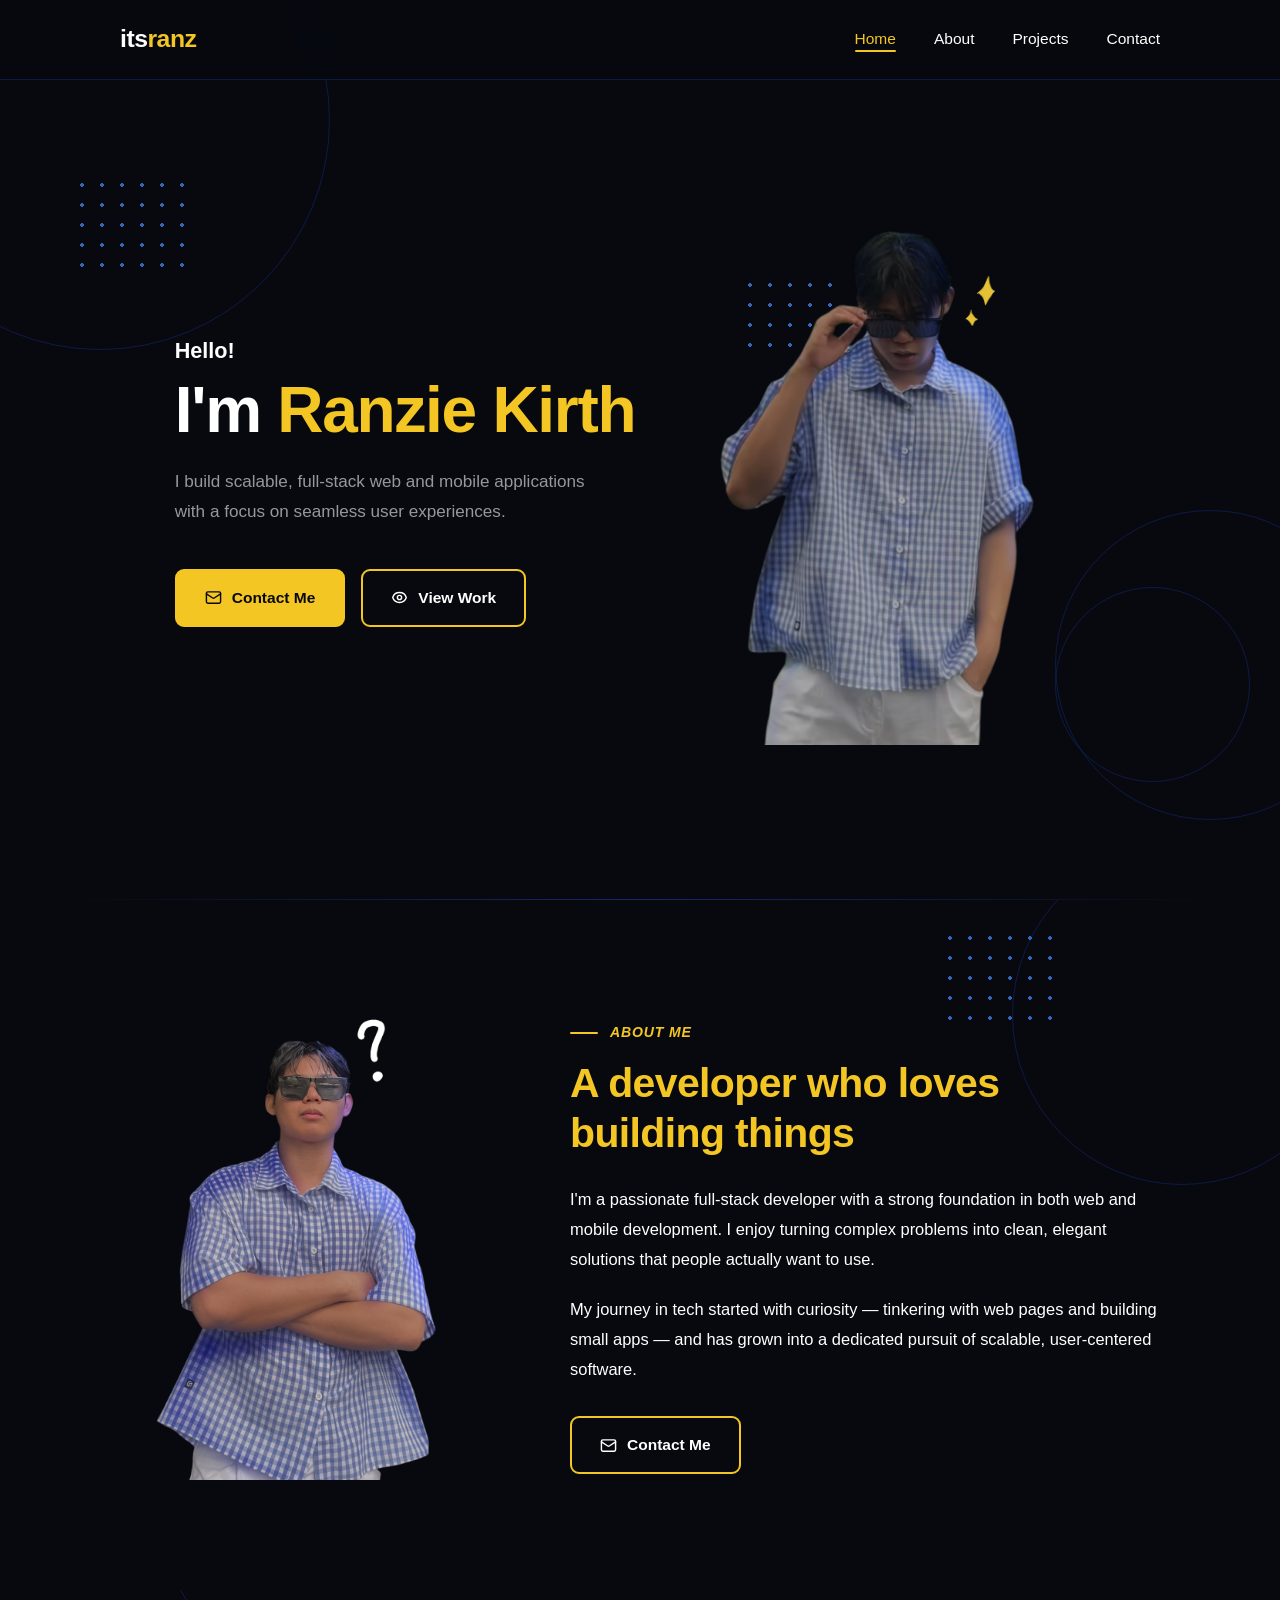
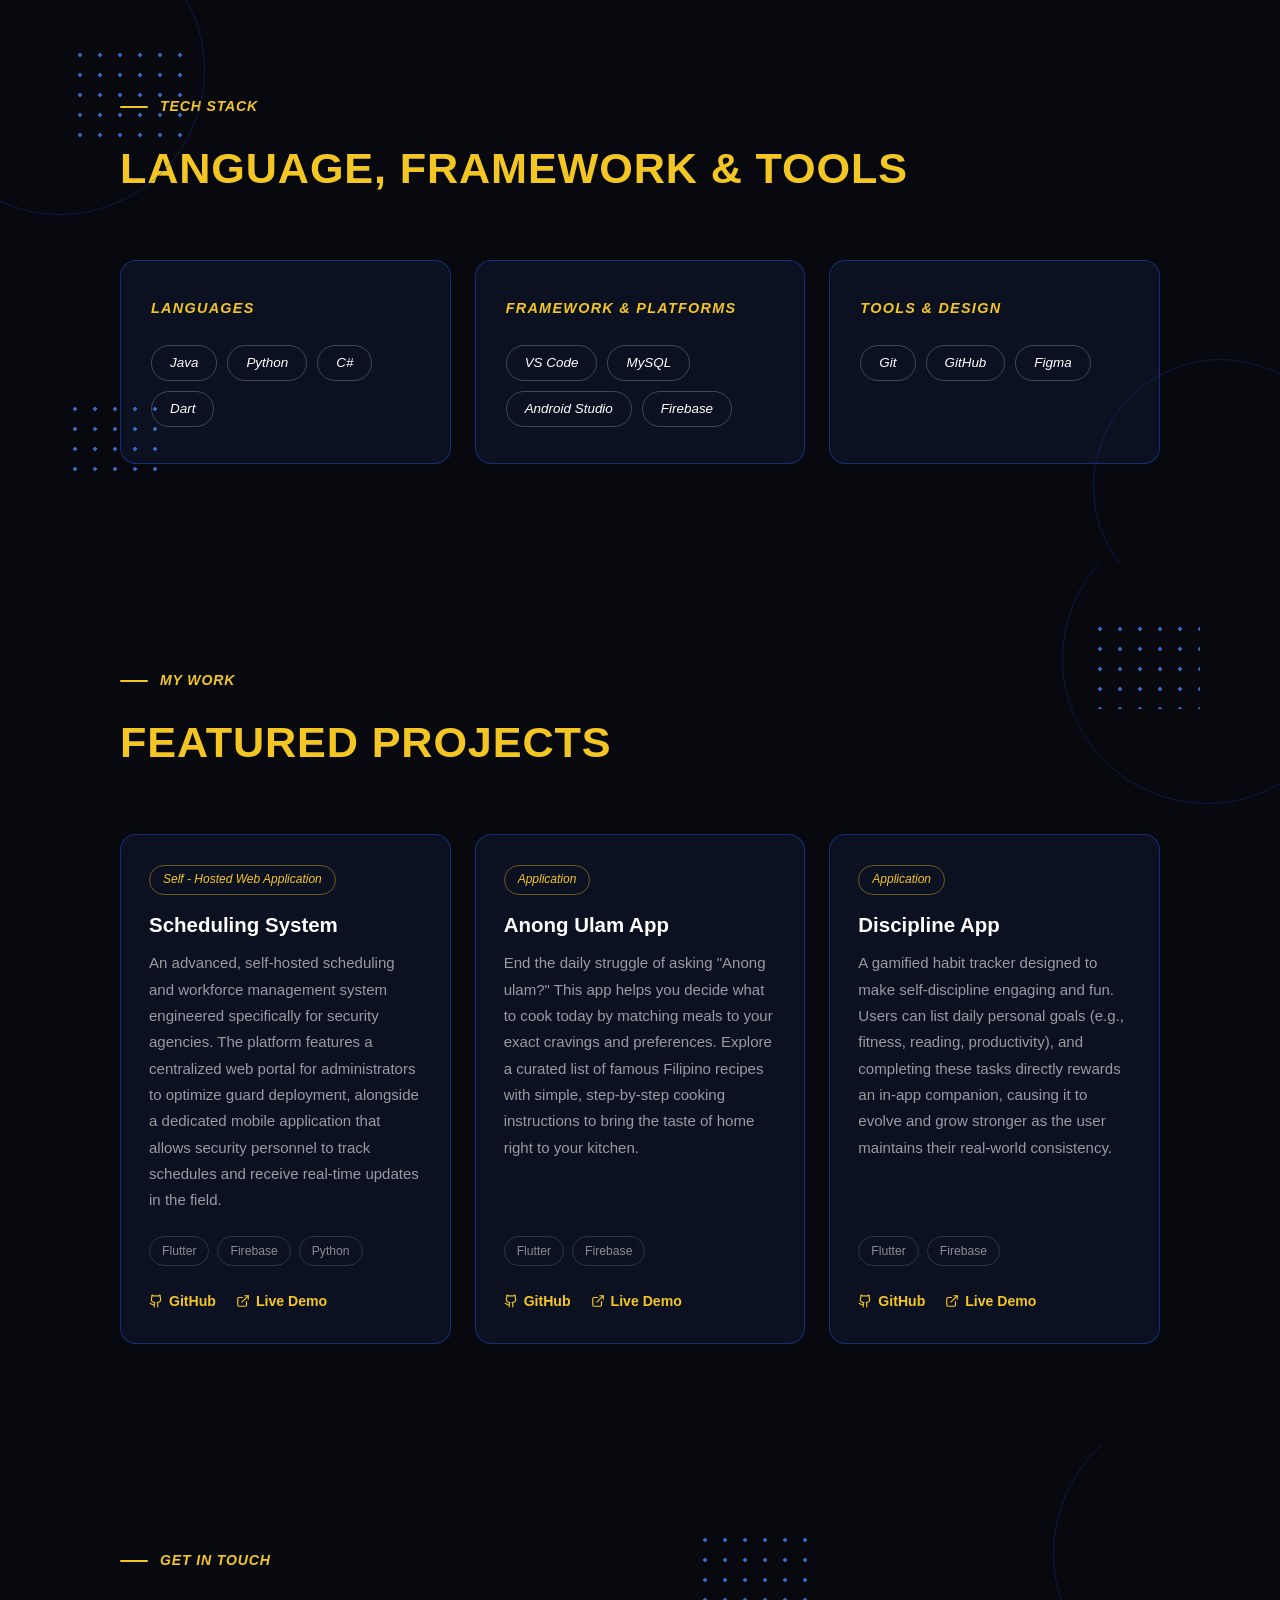
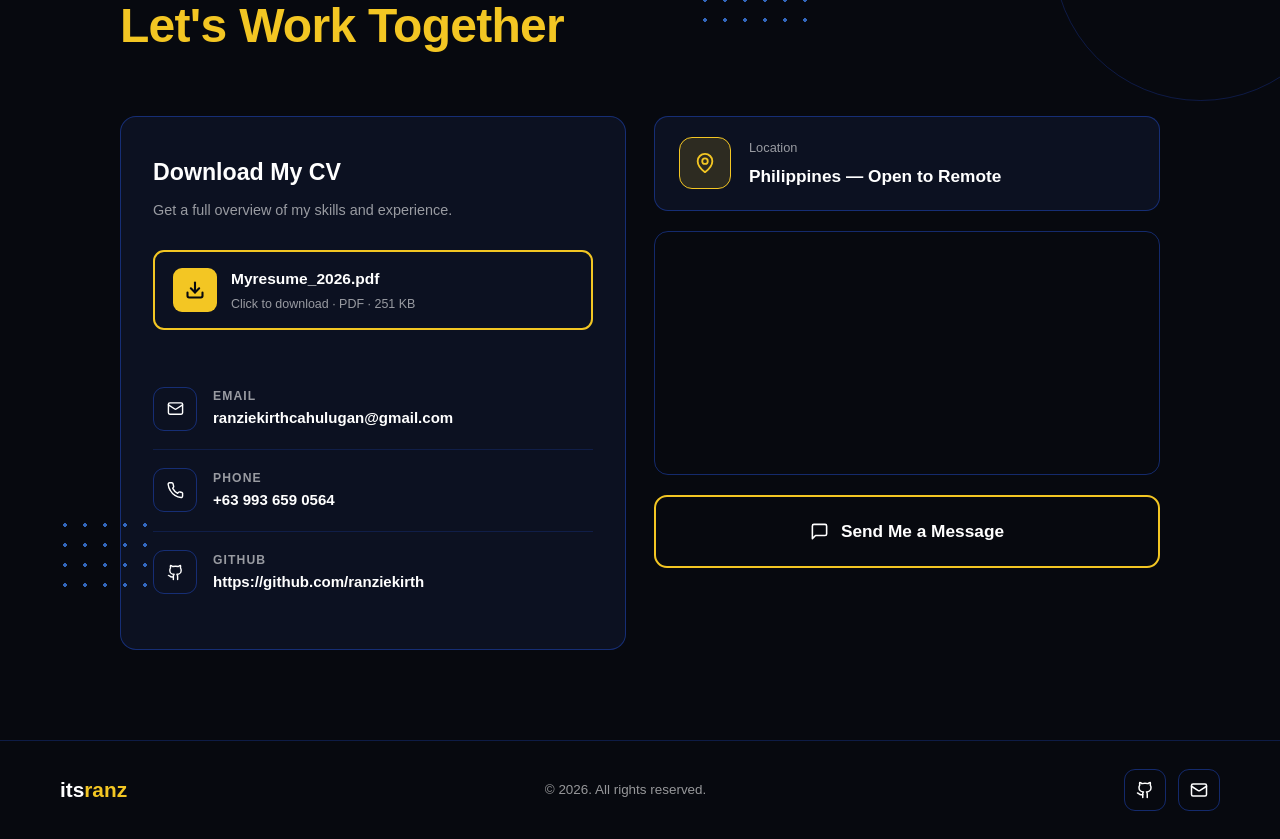
==== homepage.html @ 7f429772 "My Portfolio" ====
<!DOCTYPE html>
<html lang="en">
<head>
    <meta charset="UTF-8">
    <meta name="viewport" content="width=device-width, initial-scale=1.0">
    <link rel="stylesheet" href="./homepagecss.css">
    <title>My Portfolio</title>
</head>
<body>
    <!-- Progress bar -->
  <div id="progress"></div>
 
  <!-- Transition overlay -->
  <div id="overlay"></div>
 
  <!-- =============================================
       NAV
       ============================================= -->
  <nav id="navbar" aria-label="Main navigation">
    <div class="nav-inner">
      <a href="#home" class="nav-logo" data-nav-logo>its<em>ranz</em></a>
      <ul class="nav-links" id="navLinks">
        <li><a class="nav-link active" href="#home"     data-sec="home">Home</a></li>
        <li><a class="nav-link"        href="#about"    data-sec="about">About</a></li>
        <li><a class="nav-link"        href="#projects" data-sec="projects">Projects</a></li>
        <li><a class="nav-link"        href="#contact"  data-sec="contact">Contact</a></li>
      </ul>
      <button class="nav-toggle" id="navToggle" aria-label="Toggle menu" aria-expanded="false" aria-controls="navLinks">
        <span></span><span></span><span></span>
      </button>
    </div>
  </nav>
 
  <!-- =============================================
       HERO
       ============================================= -->
  <section id="home">
    <div class="deco-wrap" aria-hidden="true">
      <div class="deco-ring" style="width:460px;height:460px;top:-110px;left:-130px;"></div>
      <div class="deco-ring" style="width:310px;height:310px;bottom:80px;right:-85px;"></div>
      <div class="deco-ring" style="width:195px;height:195px;bottom:118px;right:30px;"></div>
      <div class="dot-grid"  style="width:120px;height:100px;top:175px;left:72px;"></div>
      <div class="dot-grid"  style="width:100px;height:80px; top:275px;right:440px;"></div>
    </div>
 
    <div class="inner">
      <div class="hero-text">
        <p class="hero-hello reveal">Hello!</p>
        <h1 class="hero-name reveal d1">I'm <span class="gold">Ranzie Kirth</span></h1>
        <p class="hero-sub reveal d2">I build scalable, full-stack web and mobile applications with a focus on seamless user experiences.</p>
        <div class="hero-btns reveal d3">
          <a href="#contact" class="btn btn-solid">
            <!-- mail icon -->
            <svg width="17" height="17" viewBox="0 0 24 24" fill="none" stroke="currentColor" stroke-width="2" stroke-linecap="round" stroke-linejoin="round"><rect x="2" y="4" width="20" height="16" rx="2"/><path d="m22 7-8.97 5.7a1.94 1.94 0 0 1-2.06 0L2 7"/></svg>
            Contact Me
          </a>
          <a href="#projects" class="btn btn-outline">
            <!-- eye icon -->
            <svg width="17" height="17" viewBox="0 0 24 24" fill="none" stroke="currentColor" stroke-width="2" stroke-linecap="round" stroke-linejoin="round"><circle cx="12" cy="12" r="3"/><path d="M2.458 12C3.732 7.943 7.523 5 12 5c4.478 0 8.268 2.943 9.542 7-1.274 4.057-5.064 7-9.542 7-4.477 0-8.268-2.943-9.542-7z"/></svg>
            View Work
          </a>
        </div>
      </div>
 
      <div class="hero-img reveal-right">
        <!--
          TO ADD YOUR PHOTO:
          1. Remove the <div class="photo-ph">…</div> below
          2. Add: <img src="your-photo.png" alt="Carl James" style="object-fit:cover;width:100%;height:100%;">
          Tip: Use remove.bg for a transparent-background PNG.
        -->
        <!-- <div class="photo-ph">
          <svg width="48" height="48" viewBox="0 0 24 24" fill="none" stroke="currentColor" stroke-width="1.2"><rect x="3" y="3" width="18" height="18" rx="3"/><circle cx="8.5" cy="8.5" r="1.5"/><path d="M21 15l-5-5L5 21"/></svg>
          <p>Add your photo here<br><small>Replace this div with an &lt;img&gt; tag</small></p>
        </div> -->

        <picture>
          <source media="(max-width: 620px)" srcset="./img/phoneversion.png">
          <img src="./img/webpicture.png" alt="Ranzie Kirth">
        </picture>
      </div>
    </div>
 
    <div class="hero-divider" aria-hidden="true"></div>
  </section>
 
  <!-- =============================================
       ABOUT
       ============================================= -->
  <section id="about">
    <div class="deco-wrap" aria-hidden="true">
      <div class="deco-ring" style="width:340px;height:340px;top:-55px;right:-72px;"></div>
      <div class="dot-grid"  style="width:120px;height:100px;top:28px;right:220px;"></div>
    </div>
 
    <div class="inner">
      <div class="about-img reveal-left">
        <!--
          TO ADD YOUR PHOTO:
          Replace the div below with:
          <img src="your-photo.png" alt="Carl James">
        -->
        <!-- <div class="photo-ph" style="height:100%;">
          <svg width="48" height="48" viewBox="0 0 24 24" fill="none" stroke="currentColor" stroke-width="1.2"><rect x="3" y="3" width="18" height="18" rx="3"/><circle cx="8.5" cy="8.5" r="1.5"/><path d="M21 15l-5-5L5 21"/></svg>
          <p>Add your photo here</p>
        </div> -->

        <img src="./img/aboutmelast.png" alt="Ranzie Kirth">


      </div>
 
      <div class="about-txt">
        <p class="sec-label reveal">About Me</p>
        <h2 class="about-heading reveal d1">A developer who loves building things</h2>
        <p class="about-p reveal d2">I'm a passionate full-stack developer with a strong foundation in both web and mobile development. I enjoy turning complex problems into clean, elegant solutions that people actually want to use.</p>
        <p class="about-p reveal d3">My journey in tech started with curiosity — tinkering with web pages and building small apps — and has grown into a dedicated pursuit of scalable, user-centered software.</p>
        <a href="#contact" class="btn btn-outline reveal d4" style="margin-top:12px;">
          <svg width="17" height="17" viewBox="0 0 24 24" fill="none" stroke="currentColor" stroke-width="2" stroke-linecap="round" stroke-linejoin="round"><rect x="2" y="4" width="20" height="16" rx="2"/><path d="m22 7-8.97 5.7a1.94 1.94 0 0 1-2.06 0L2 7"/></svg>
          Contact Me
        </a>
      </div>
    </div>
  </section>
 
  <!-- =============================================
       TECH STACK
       ============================================= -->
  <section id="tech">
    <div class="deco-wrap" aria-hidden="true">
      <div class="deco-ring" style="width:290px;height:290px;top:-65px;left:-85px;"></div>
      <div class="deco-ring" style="width:255px;height:255px;bottom:-50px;right:-68px;"></div>
      <div class="dot-grid"  style="width:120px;height:100px;top:55px;left:70px;"></div>
      <div class="dot-grid"  style="width:100px;height:80px; bottom:85px;left:65px;"></div>
    </div>
 
    <div class="inner">
      <p class="sec-label reveal">Tech Stack</p>
      <h2 class="tech-hd reveal d1">Language, Framework &amp; Tools</h2>
 
      <div class="tech-grid">
        <div class="tech-card reveal d1">
          <h3 class="tech-cat">Languages</h3>
          <div class="tags">
            <span class="tag">Java</span>
            <span class="tag">Python</span>
            <span class="tag">C#</span>
            <span class="tag">Dart</span>
          </div>
        </div>
        <div class="tech-card reveal d2">
          <h3 class="tech-cat">Framework &amp; Platforms</h3>
          <div class="tags">
            <span class="tag">VS Code</span>
            <span class="tag">MySQL</span>
            <span class="tag">Android Studio</span>
            <span class="tag">Firebase</span>
          </div>
        </div>
        <div class="tech-card reveal d3">
          <h3 class="tech-cat">Tools &amp; Design</h3>
          <div class="tags">
            <span class="tag">Git</span>
            <span class="tag">GitHub</span>
            <span class="tag">Figma</span>
          </div>
        </div>
      </div>
    </div>
  </section>
 
  <!-- =============================================
       PROJECTS
       ============================================= -->
  <section id="projects">
    <div class="deco-wrap" aria-hidden="true">
      <div class="deco-ring" style="width:290px;height:290px;top:-50px;right:-72px;"></div>
      <div class="dot-grid"  style="width:110px;height:90px;top:55px;right:80px;"></div>
    </div>
 
    <div class="inner">
      <p class="sec-label reveal">My Work</p>
      <h2 class="proj-hd reveal d1">Featured Projects</h2>
 
      <div class="proj-grid">
        <!-- Card 1 -->
        <div class="proj-card reveal d1">
          <span class="proj-badge">Self - Hosted Web Application</span>
          <h3 class="proj-title">Scheduling System</h3>
          <p class="proj-desc">An advanced, self-hosted scheduling and workforce management system engineered specifically for security agencies. The platform features a centralized web portal for administrators to optimize guard deployment, alongside a dedicated mobile application that allows security personnel to track schedules and receive real-time updates in the field.</p>
          <div class="proj-stack">
            <span class="proj-tech">Flutter</span>
            <span class="proj-tech">Firebase</span> 
            <span class="proj-tech">Python</span>
          </div>
          <div class="proj-links">
            <a href="#" class="proj-link">
              <svg width="14" height="14" viewBox="0 0 24 24" fill="none" stroke="currentColor" stroke-width="2" stroke-linecap="round" stroke-linejoin="round"><path d="M15 22v-4a4.8 4.8 0 0 0-1-3.5c3 0 6-2 6-5.5.08-1.25-.27-2.48-1-3.5.28-1.15.28-2.35 0-3.5 0 0-1 0-3 1.5-2.64-.5-5.36-.5-8 0C6 2 5 2 5 2c-.3 1.15-.3 2.35 0 3.5A5.403 5.403 0 0 0 4 9c0 3.5 3 5.5 6 5.5-.39.49-.68 1.05-.85 1.65-.17.6-.22 1.23-.15 1.85v4"/><path d="M9 18c-4.51 2-5-2-7-2"/></svg>
              GitHub
            </a>
            <a href="#" class="proj-link">
              <svg width="14" height="14" viewBox="0 0 24 24" fill="none" stroke="currentColor" stroke-width="2" stroke-linecap="round" stroke-linejoin="round"><path d="M18 13v6a2 2 0 0 1-2 2H5a2 2 0 0 1-2-2V8a2 2 0 0 1 2-2h6"/><polyline points="15 3 21 3 21 9"/><line x1="10" y1="14" x2="21" y2="3"/></svg>
              Live Demo
            </a>
          </div>
        </div>
        <!-- Card 2 -->
        <div class="proj-card reveal d2">
          <span class="proj-badge">Application</span>
          <h3 class="proj-title">Anong Ulam App</h3>
          <p class="proj-desc">End the daily struggle of asking "Anong ulam?" This app helps you decide what to cook today by matching meals to your exact cravings and preferences. Explore a curated list of famous Filipino recipes with simple, step-by-step cooking instructions to bring the taste of home right to your kitchen.</p>
          <div class="proj-stack">
            <span class="proj-tech">Flutter</span>
            <span class="proj-tech">Firebase</span>
          </div>
          <div class="proj-links">
            <a href="#" class="proj-link">
              <svg width="14" height="14" viewBox="0 0 24 24" fill="none" stroke="currentColor" stroke-width="2" stroke-linecap="round" stroke-linejoin="round"><path d="M15 22v-4a4.8 4.8 0 0 0-1-3.5c3 0 6-2 6-5.5.08-1.25-.27-2.48-1-3.5.28-1.15.28-2.35 0-3.5 0 0-1 0-3 1.5-2.64-.5-5.36-.5-8 0C6 2 5 2 5 2c-.3 1.15-.3 2.35 0 3.5A5.403 5.403 0 0 0 4 9c0 3.5 3 5.5 6 5.5-.39.49-.68 1.05-.85 1.65-.17.6-.22 1.23-.15 1.85v4"/><path d="M9 18c-4.51 2-5-2-7-2"/></svg>
              GitHub
            </a>
            <a href="#" class="proj-link">
              <svg width="14" height="14" viewBox="0 0 24 24" fill="none" stroke="currentColor" stroke-width="2" stroke-linecap="round" stroke-linejoin="round"><path d="M18 13v6a2 2 0 0 1-2 2H5a2 2 0 0 1-2-2V8a2 2 0 0 1 2-2h6"/><polyline points="15 3 21 3 21 9"/><line x1="10" y1="14" x2="21" y2="3"/></svg>
              Live Demo
            </a>
          </div>
        </div>
        <!-- Card 3 -->
        <div class="proj-card reveal d3">
          <span class="proj-badge">Application</span>
          <h3 class="proj-title">Discipline App</h3>
          <p class="proj-desc">A gamified habit tracker designed to make self-discipline engaging and fun. Users can list daily personal goals (e.g., fitness, reading, productivity), and completing these tasks directly rewards an in-app companion, causing it to evolve and grow stronger as the user maintains their real-world consistency.</p>
          <div class="proj-stack">
            <span class="proj-tech">Flutter</span>
            <span class="proj-tech">Firebase</span>
          </div>
          <div class="proj-links">
            <a href="#" class="proj-link">
              <svg width="14" height="14" viewBox="0 0 24 24" fill="none" stroke="currentColor" stroke-width="2" stroke-linecap="round" stroke-linejoin="round"><path d="M15 22v-4a4.8 4.8 0 0 0-1-3.5c3 0 6-2 6-5.5.08-1.25-.27-2.48-1-3.5.28-1.15.28-2.35 0-3.5 0 0-1 0-3 1.5-2.64-.5-5.36-.5-8 0C6 2 5 2 5 2c-.3 1.15-.3 2.35 0 3.5A5.403 5.403 0 0 0 4 9c0 3.5 3 5.5 6 5.5-.39.49-.68 1.05-.85 1.65-.17.6-.22 1.23-.15 1.85v4"/><path d="M9 18c-4.51 2-5-2-7-2"/></svg>
              GitHub
            </a>
            <a href="#" class="proj-link">
              <svg width="14" height="14" viewBox="0 0 24 24" fill="none" stroke="currentColor" stroke-width="2" stroke-linecap="round" stroke-linejoin="round"><path d="M18 13v6a2 2 0 0 1-2 2H5a2 2 0 0 1-2-2V8a2 2 0 0 1 2-2h6"/><polyline points="15 3 21 3 21 9"/><line x1="10" y1="14" x2="21" y2="3"/></svg>
              Live Demo
            </a>
          </div>
        </div>
      </div>
    </div>
  </section>
 
  <!-- =============================================
       CONTACT
       ============================================= -->
  <section id="contact">
    <div class="deco-wrap" aria-hidden="true">
      <div class="deco-ring" style="width:295px;height:295px;top:-38px;right:-68px;"></div>
      <div class="dot-grid"  style="width:120px;height:100px;top:86px;right:465px;"></div>
      <div class="dot-grid"  style="width:100px;height:80px; bottom:145px;left:55px;"></div>
    </div>
 
    <div class="inner">
      <p class="sec-label reveal">Get In Touch</p>
      <h2 class="contact-hd reveal d1">Let's Work Together</h2>
 
      <div class="contact-cols">
        <!-- LEFT CARD -->
        <div class="cv-card reveal d1">
          <h3 class="cv-title">Download My CV</h3>
          <p class="cv-sub">Get a full overview of my skills and experience.</p>
          <a href="./files/Myresume_2026.pdf" download class="cv-dl">
            <div class="cv-icon">
              <svg width="20" height="20" viewBox="0 0 24 24" fill="none" stroke="currentColor" stroke-width="2.5" stroke-linecap="round" stroke-linejoin="round"><path d="M21 15v4a2 2 0 0 1-2 2H5a2 2 0 0 1-2-2v-4"/><polyline points="7 10 12 15 17 10"/><line x1="12" y1="15" x2="12" y2="3"/></svg>
            </div>
            <div>
              <div class="cv-fname">Myresume_2026.pdf</div>
              <div class="cv-fmeta">Click to download · PDF · 251 KB</div>
            </div>
          </a>
 
          <div class="ci-list">
            <div class="ci">
              <div class="ci-icon">
                <svg width="17" height="17" viewBox="0 0 24 24" fill="none" stroke="currentColor" stroke-width="2" stroke-linecap="round" stroke-linejoin="round"><rect x="2" y="4" width="20" height="16" rx="2"/><path d="m22 7-8.97 5.7a1.94 1.94 0 0 1-2.06 0L2 7"/></svg>
              </div>
              <div>
                <div class="ci-lbl">Email</div>
                <div class="ci-val">ranziekirthcahulugan@gmail.com</div>
              </div>
            </div>
            <div class="ci">
              <div class="ci-icon">
                <svg width="17" height="17" viewBox="0 0 24 24" fill="none" stroke="currentColor" stroke-width="2" stroke-linecap="round" stroke-linejoin="round"><path d="M22 16.92v3a2 2 0 0 1-2.18 2 19.79 19.79 0 0 1-8.63-3.07A19.5 19.5 0 0 1 4.69 12 19.79 19.79 0 0 1 1.61 3.18 2 2 0 0 1 3.6 1h3a2 2 0 0 1 2 1.72c.127.96.361 1.903.7 2.81a2 2 0 0 1-.45 2.11L8.09 9a16 16 0 0 0 6.91 6.91l1.36-1.36a2 2 0 0 1 2.11-.45c.907.339 1.85.573 2.81.7A2 2 0 0 1 22 16.92z"/></svg>
              </div>
              <div>
                <div class="ci-lbl">Phone</div>
                <div class="ci-val">+63 993 659 0564</div>
              </div>
            </div>
            <div class="ci">
              <div class="ci-icon">
                <svg width="17" height="17" viewBox="0 0 24 24" fill="none" stroke="currentColor" stroke-width="2" stroke-linecap="round" stroke-linejoin="round"><path d="M15 22v-4a4.8 4.8 0 0 0-1-3.5c3 0 6-2 6-5.5.08-1.25-.27-2.48-1-3.5.28-1.15.28-2.35 0-3.5 0 0-1 0-3 1.5-2.64-.5-5.36-.5-8 0C6 2 5 2 5 2c-.3 1.15-.3 2.35 0 3.5A5.403 5.403 0 0 0 4 9c0 3.5 3 5.5 6 5.5-.39.49-.68 1.05-.85 1.65-.17.6-.22 1.23-.15 1.85v4"/><path d="M9 18c-4.51 2-5-2-7-2"/></svg>
              </div>
              <div>
                <div class="ci-lbl">GitHub</div>
                <div class="ci-val">https://github.com/ranziekirth</div>
              </div>
            </div>
          </div>
        </div>
 
        <!-- RIGHT COLUMN -->
        <div class="contact-right reveal d2">
          <div class="loc-card">
            <div class="loc-icon">
              <svg width="22" height="22" viewBox="0 0 24 24" fill="none" stroke="currentColor" stroke-width="2" stroke-linecap="round" stroke-linejoin="round"><path d="M20 10c0 6-8 12-8 12s-8-6-8-12a8 8 0 0 1 16 0Z"/><circle cx="12" cy="10" r="3"/></svg>
            </div>
            <div>
              <div class="loc-lbl">Location</div>
              <div class="loc-val">Philippines — Open to Remote</div>
            </div>
          </div>
 
          <div class="map-wrap">
            <iframe
              src="https://www.google.com/maps/embed?pb=!1m18!1m12!1m3!1d247609.9543782397!2d120.9998977!2d14.5547656!2m3!1f0!2f0!3f0!3m2!1i1024!2i768!4f13.1!3m3!1m2!1s0x3397ca03571ec38b%3A0x69d1d9d9a0b1b1c8!2sManila%2C%20Metro%20Manila!5e0!3m2!1sen!2sph!4v1700000000000!5m2!1sen!2sph"
              allowfullscreen=""
              loading="lazy"
              referrerpolicy="no-referrer-when-downgrade"
              title="Map of Manila, Philippines"
            ></iframe>
          </div>
 
          <a href="viber://chat?number=639936590564" class="msg-btn">
            <svg width="19" height="19" viewBox="0 0 24 24" fill="none" stroke="currentColor" stroke-width="2" stroke-linecap="round" stroke-linejoin="round">
              <path d="M21 15a2 2 0 0 1-2 2H7l-4 4V5a2 2 0 0 1 2-2h14a2 2 0 0 1 2 2z"/> </svg>
            Send Me a Message
          </a>
        </div>
      </div>
    </div>
  </section>
 
  <!-- =============================================
       FOOTER
       ============================================= -->
  <footer>
    <a href="#home" class="ft-logo">its<em>ranz</em></a>
    <p class="ft-copy">© 2026. All rights reserved.</p>
    <div class="ft-icons">
      <a href="https://github.com/ranziekirth" target="_blank" rel="noopener" class="ft-ico" aria-label="GitHub">
        <svg width="18" height="18" viewBox="0 0 24 24" fill="none" stroke="currentColor" stroke-width="2" stroke-linecap="round" stroke-linejoin="round"><path d="M15 22v-4a4.8 4.8 0 0 0-1-3.5c3 0 6-2 6-5.5.08-1.25-.27-2.48-1-3.5.28-1.15.28-2.35 0-3.5 0 0-1 0-3 1.5-2.64-.5-5.36-.5-8 0C6 2 5 2 5 2c-.3 1.15-.3 2.35 0 3.5A5.403 5.403 0 0 0 4 9c0 3.5 3 5.5 6 5.5-.39.49-.68 1.05-.85 1.65-.17.6-.22 1.23-.15 1.85v4"/><path d="M9 18c-4.51 2-5-2-7-2"/></svg>
      </a>
      <a href="mailto:ranziekirthcahulugan@gmail.com" class="ft-ico" aria-label="Email">
        <svg width="18" height="18" viewBox="0 0 24 24" fill="none" stroke="currentColor" stroke-width="2" stroke-linecap="round" stroke-linejoin="round"><rect x="2" y="4" width="20" height="16" rx="2"/><path d="m22 7-8.97 5.7a1.94 1.94 0 0 1-2.06 0L2 7"/></svg>
      </a>
    </div>
  </footer>

  <script src="./function.js"></script>
    
</body>
</html>
---- homepagecss.css ----
/* =============================================
       CUSTOM PROPERTIES
       ============================================= */
    :root {
      --bg:           #07090f;
      --bg-card:      #0c1121;
      --gold:         #F3C623;
      --gold-dim:     rgba(243,198,35,0.14);
      --gold-hover:   #ddb420;
      --white:        #ffffff;
      --gray:         rgba(255,255,255,0.58);
      --blue-ring:    rgba(25, 52, 145, 0.42);
      --blue-border:  rgba(35, 78, 210, 0.48);
      --blue-dots:    rgba(67, 138, 255, 0.72);
      --nav-h:        80px;
      --max-w:        1160px;
      --pad-x:        clamp(24px, 5vw, 60px);
    }
 
    /* =============================================
       RESET & BASE
       ============================================= */
    *, *::before, *::after { margin:0; padding:0; box-sizing:border-box; }
    html {
      scroll-behavior: smooth;
      scroll-padding-top: var(--nav-h);
    }
    body {
      background: var(--bg);
      color: var(--white);
      font-family: 'Plus Jakarta Sans', sans-serif;
      overflow-x: hidden;
      line-height: 1.65;
    }
    a { text-decoration: none; color: inherit; }
    ul { list-style: none; }
    img { display: block; max-width: 100%; }
 
    /* =============================================
       NAVIGATION
       ============================================= */
    #navbar {
      position: fixed;
      inset: 0 0 auto;
      z-index: 1000;
      height: var(--nav-h);
      background: rgba(7, 9, 15, 0.88);
      backdrop-filter: blur(14px);
      -webkit-backdrop-filter: blur(14px);
      border-bottom: 1px solid rgba(35, 78, 210, 0.28);
      display: flex;
      align-items: center;
      transition: opacity 0.38s ease, transform 0.38s ease;
    }
    #navbar.hide {
      opacity: 0;
      transform: translateY(-100%);
      pointer-events: none;
    }
    .nav-inner {
      max-width: var(--max-w);
      width: 100%;
      margin: 0 auto;
      padding: 0 var(--pad-x);
      display: flex;
      align-items: center;
      justify-content: space-between;
    }
    .nav-logo {
      font-size: 1.55rem;
      font-weight: 800;
      letter-spacing: -0.02em;
      color: var(--white);
    }
    .nav-logo em { font-style: normal; color: var(--gold); }
    .nav-links {
      display: flex;
      gap: 38px;
    }
    .nav-link {
      font-size: 0.97rem;
      font-weight: 500;
      color: var(--white);
      position: relative;
      padding-bottom: 5px;
      transition: color 0.28s ease;
    }
    .nav-link::after {
      content: '';
      position: absolute;
      bottom: 0;
      left: 0;
      height: 2px;
      width: 0;
      background: var(--gold);
      border-radius: 2px;
      transition: width 0.35s cubic-bezier(.4,0,.2,1);
    }
    .nav-link:hover,
    .nav-link.active { color: var(--gold); }
    .nav-link:hover::after,
    .nav-link.active::after { width: 100%; }

    /* Hamburger toggle (hidden until phone breakpoint) */
    .nav-toggle {
      display: none;
      flex-direction: column;
      justify-content: space-between;
      width: 26px;
      height: 18px;
      background: none;
      border: none;
      cursor: pointer;
      padding: 0;
      z-index: 1200;
    }
    .nav-toggle span {
      display: block;
      width: 100%;
      height: 2px;
      background: var(--white);
      border-radius: 2px;
      transition: transform 0.3s ease, opacity 0.3s ease, background 0.3s ease;
    }
    .nav-toggle.active span:nth-child(1) { transform: translateY(8px) rotate(45deg); }
    .nav-toggle.active span:nth-child(2) { opacity: 0; }
    .nav-toggle.active span:nth-child(3) { transform: translateY(-8px) rotate(-45deg); }
    .nav-toggle.active span { background: var(--gold); }
 
    /* =============================================
       PROGRESS BAR
       ============================================= */
    #progress {
      position: fixed;
      top: 0;
      left: 0;
      height: 3px;
      width: 0%;
      background: linear-gradient(90deg, var(--gold), #f8e07a);
      z-index: 1100;
      transition: width 0.1s linear;
      border-radius: 0 2px 2px 0;
    }
 
    /* =============================================
       TRANSITION OVERLAY
       ============================================= */
    #overlay {
      position: fixed;
      inset: 0;
      background: var(--bg);
      opacity: 0;
      pointer-events: none;
      z-index: 1050;
      transition: opacity 0.28s ease;
    }
    #overlay.flash { opacity: 0.65; }
 
    /* =============================================
       DECORATIVE HELPERS
       ============================================= */
    .deco-wrap {
      position: absolute;
      inset: 0;
      overflow: hidden;
      pointer-events: none;
      z-index: 0;
    }
    .deco-ring {
      position: absolute;
      border-radius: 50%;
      border: 1.5px solid var(--blue-ring);
    }
    .dot-grid {
      position: absolute;
      background-image: radial-gradient(circle, var(--blue-dots) 1.6px, transparent 1.6px);
      background-size: 20px 20px;
    }
 
    /* =============================================
       SECTION LABEL
       ============================================= */
    .sec-label {
      display: inline-flex;
      align-items: center;
      gap: 12px;
      font-size: 0.88rem;
      font-weight: 700;
      font-style: italic;
      color: var(--gold);
      letter-spacing: 0.06em;
      text-transform: uppercase;
      margin-bottom: 14px;
    }
    .sec-label::before {
      content: '';
      display: inline-block;
      width: 28px;
      height: 2px;
      background: var(--gold);
      border-radius: 2px;
      flex-shrink: 0;
    }
 
    /* =============================================
       BUTTONS
       ============================================= */
    .btn {
      display: inline-flex;
      align-items: center;
      gap: 10px;
      padding: 14px 28px;
      border-radius: 9px;
      font-size: 0.97rem;
      font-weight: 700;
      font-family: inherit;
      cursor: pointer;
      border: 2px solid var(--gold);
      transition: transform 0.3s ease, box-shadow 0.3s ease, color 0.3s ease, background-position 0.42s cubic-bezier(.4,0,.2,1);
      text-decoration: none;
    }
 
    /* Solid gold — lifts on hover */
    .btn-solid {
      background: var(--gold);
      color: #07090f;
    }
    .btn-solid:hover {
      transform: translateY(-3px);
      box-shadow: 0 14px 38px rgba(243,198,35,0.38);
      background: var(--gold-hover);
    }
    .btn-solid:active { transform: translateY(-1px); }
 
    /* Outline → fills gold on hover (gradient slide) */
    .btn-outline {
      background: linear-gradient(to right, var(--gold) 50%, transparent 50%);
      background-size: 200% 100%;
      background-position: 100% center;
      color: var(--white);
    }
    .btn-outline:hover {
      background-position: 0% center;
      color: #07090f;
      transform: translateY(-3px);
      box-shadow: 0 14px 38px rgba(243,198,35,0.28);
    }
    .btn-outline:active { transform: translateY(-1px); }
 
    /* =============================================
       SCROLL REVEAL
       ============================================= */
    .reveal        { opacity:0; transform: translateY(36px); transition: opacity .65s ease, transform .65s ease; }
    .reveal-left   { opacity:0; transform: translateX(-44px); transition: opacity .65s ease, transform .65s ease; }
    .reveal-right  { opacity:0; transform: translateX(44px); transition: opacity .65s ease, transform .65s ease; }
    .reveal.on,
    .reveal-left.on,
    .reveal-right.on { opacity:1; transform: none; }
    .d1 { transition-delay:.1s; }
    .d2 { transition-delay:.2s; }
    .d3 { transition-delay:.32s; }
    .d4 { transition-delay:.44s; }
    .d5 { transition-delay:.56s; }
 
    /* =============================================
       SECTIONS — SHARED
       ============================================= */
    section {
      position: relative;
      z-index: 1;
    }
    .inner {
      max-width: var(--max-w);
      margin: 0 auto;
      padding: 0 var(--pad-x);
    }
 
    /* =============================================
       HERO
       ============================================= */
    #home {
      min-height: 100vh;
      display: flex;
      flex-direction: column;
      justify-content: center;
      padding-top: var(--nav-h);
      overflow: hidden;
    }
    #home .inner {
      display: flex;
      align-items: center;
      justify-content: space-between;
      gap: 40px;
      padding-top: 40px;
      padding-bottom: 60px;
    }
    .hero-text { flex: 1; max-width: 560px; }
    .hero-hello {
      font-size: 1.35rem;
      font-weight: 600;
      color: var(--white);
      margin-bottom: 6px;
    }
    .hero-name {
      font-size: clamp(2.7rem, 5.5vw, 4rem);
      font-weight: 800;
      line-height: 1.1;
      letter-spacing: -0.02em;
      color: var(--white);
      margin-bottom: 22px;
    }
    .hero-name .gold { color: var(--gold); }
    .hero-sub {
      font-size: 1.07rem;
      color: var(--gray);
      max-width: 440px;
      margin-bottom: 42px;
      line-height: 1.75;
    }
    .hero-btns { display: flex; gap: 16px; flex-wrap: wrap; }
 
    /* Hero photo zone */
    .hero-img {
      flex: 0 0 auto;
      width: clamp(300px, 36vw, 430px);
      height: clamp(380px, 46vw, 530px);
      position: relative;
    }
    .hero-img img {
      width: 100%;
      height: 100%;
      object-fit: cover;
      object-position: top center;
      border-radius: 20px;
    }
    /* Placeholder (remove once you drop your photo in) */
    .photo-ph {
      width: 100%;
      height: 100%;
      border: 1.5px dashed rgba(35,78,210,0.45);
      border-radius: 14px;
      display: flex;
      align-items: center;
      justify-content: center;
      flex-direction: column;
      gap: 10px;
      color: var(--gray);
      font-size: 0.88rem;
      text-align: center;
      padding: 20px;
      background: rgba(12,17,33,0.5);
    }
    .photo-ph svg { opacity: 0.4; }
 
    .hero-divider {
      position: absolute;
      bottom: 0; left: var(--pad-x); right: var(--pad-x);
      height: 1px;
      background: linear-gradient(90deg,transparent,var(--blue-border),transparent);
    }
 
    /* =============================================
       ABOUT
       ============================================= */
    #about { padding: 110px 0; overflow: hidden; }
    #about .inner {
      display: flex;
      align-items: center;
      gap: 80px;
    }
    .about-img {
      flex: 0 0 auto;
      width: clamp(260px, 30vw, 370px);
      height: clamp(340px, 40vw, 470px);
    }
    .about-img img {
      width: 100%;
      height: 100%;
      object-fit: cover;
      object-position: top;
      border-radius: 20px;
    }
    .about-txt { flex: 1; }
    .about-heading {
      font-size: clamp(1.8rem, 3.2vw, 2.75rem);
      font-weight: 800;
      color: var(--gold);
      line-height: 1.22;
      letter-spacing: -0.015em;
      margin-bottom: 26px;
    }
    .about-p {
      font-size: 1.03rem;
      color: var(--white);
      line-height: 1.82;
      margin-bottom: 20px;
    }
 
    /* =============================================
       TECH STACK
       ============================================= */
    #tech { padding: 100px 0; overflow: hidden; }
    .tech-hd {
      font-size: clamp(1.7rem, 3.5vw, 2.7rem);
      font-weight: 800;
      color: var(--gold);
      text-transform: uppercase;
      letter-spacing: 0.02em;
      margin-bottom: 56px;
    }
    .tech-grid {
      display: grid;
      grid-template-columns: repeat(3, 1fr);
      gap: 24px;
    }
    .tech-card {
      background: var(--bg-card);
      border: 1.5px solid var(--blue-border);
      border-radius: 16px;
      padding: 36px 30px;
      transition: border-color .3s, transform .3s, box-shadow .3s;
    }
    .tech-card:hover {
      border-color: var(--gold);
      transform: translateY(-6px);
      box-shadow: 0 22px 48px rgba(0,0,0,0.35);
    }
    .tech-cat {
      font-size: 0.9rem;
      font-weight: 700;
      font-style: italic;
      color: var(--gold);
      text-transform: uppercase;
      letter-spacing: 0.09em;
      margin-bottom: 24px;
    }
    .tags { display: flex; flex-wrap: wrap; gap: 10px; }
    .tag {
      font-size: 0.84rem;
      font-style: italic;
      color: var(--white);
      padding: 6px 18px;
      border: 1px solid rgba(255,255,255,0.22);
      border-radius: 30px;
      transition: border-color .3s, color .3s;
    }
    .tech-card:hover .tag { border-color: rgba(243,198,35,0.45); }
 
    /* =============================================
       PROJECTS
       ============================================= */
    #projects { padding: 100px 0; overflow: hidden; }
    .proj-hd {
      font-size: clamp(1.7rem, 3.5vw, 2.7rem);
      font-weight: 800;
      color: var(--gold);
      text-transform: uppercase;
      letter-spacing: 0.02em;
      margin-bottom: 56px;
    }
    .proj-grid {
      display: grid;
      grid-template-columns: repeat(auto-fit, minmax(320px, 1fr));
      gap: 24px;
    }
    .proj-card {
      background: var(--bg-card);
      border: 1.5px solid var(--blue-border);
      border-radius: 16px;
      padding: 30px 28px;
      display: flex;
      flex-direction: column;
      transition: border-color .3s, transform .3s, box-shadow .3s;
    }
    .proj-card:hover {
      border-color: var(--gold);
      transform: translateY(-6px);
      box-shadow: 0 22px 48px rgba(0,0,0,0.35);
    }
    .proj-badge {
      font-size: 0.75rem;
      font-style: italic;
      color: var(--gold);
      border: 1px solid rgba(243,198,35,0.4);
      border-radius: 20px;
      padding: 4px 13px;
      display: inline-block;
      margin-bottom: 16px;
      width: fit-content;
    }
    .proj-title {
      font-size: 1.28rem;
      font-weight: 700;
      color: var(--white);
      margin-bottom: 12px;
      line-height: 1.35;
    }
    .proj-desc {
      font-size: 0.94rem;
      color: var(--gray);
      line-height: 1.75;
      margin-bottom: 22px;
      flex: 1;
    }
    .proj-stack { display: flex; flex-wrap: wrap; gap: 8px; margin-bottom: 24px; }
    .proj-tech {
      font-size: 0.76rem;
      color: rgba(255,255,255,0.52);
      padding: 4px 12px;
      border: 1px solid rgba(255,255,255,0.14);
      border-radius: 20px;
    }
    .proj-links { display: flex; gap: 20px; }
    .proj-link {
      display: flex;
      align-items: center;
      gap: 6px;
      font-size: 0.88rem;
      font-weight: 600;
      color: var(--gold);
      transition: opacity .22s;
    }
    .proj-link:hover { opacity: .72; }
 
    /* =============================================
       CONTACT
       ============================================= */
    #contact { padding: 100px 0 90px; overflow: hidden; }
    .contact-hd {
      font-size: clamp(2rem, 4vw, 3rem);
      font-weight: 800;
      color: var(--gold);
      margin-bottom: 50px;
      letter-spacing: -0.015em;
    }
    .contact-cols {
      display: grid;
      grid-template-columns: 1fr 1fr;
      gap: 28px;
      align-items: start;
    }
 
    /* Left card */
    .cv-card {
      background: var(--bg-card);
      border: 1.5px solid var(--blue-border);
      border-radius: 16px;
      padding: 36px 32px;
    }
    .cv-title {
      font-size: 1.45rem;
      font-weight: 800;
      color: var(--white);
      margin-bottom: 8px;
    }
    .cv-sub {
      font-size: 0.9rem;
      color: var(--gray);
      margin-bottom: 28px;
      line-height: 1.6;
    }
    .cv-dl {
      display: flex;
      align-items: center;
      gap: 14px;
      padding: 14px 18px;
      border: 2px solid var(--gold);
      border-radius: 11px;
      margin-bottom: 38px;
      cursor: pointer;
      transition: background .3s, transform .3s;
    }
    .cv-dl:hover {
      background: var(--gold-dim);
      transform: translateY(-2px);
    }
    .cv-icon {
      width: 44px;
      height: 44px;
      background: var(--gold);
      border-radius: 9px;
      display: grid;
      place-items: center;
      color: #07090f;
      flex-shrink: 0;
    }
    .cv-fname { font-size: 0.97rem; font-weight: 700; color: var(--white); }
    .cv-fmeta { font-size: 0.78rem; color: var(--gray); margin-top: 2px; }
 
    .ci-list { display: flex; flex-direction: column; }
    .ci {
      display: flex;
      align-items: center;
      gap: 16px;
      padding: 18px 0;
      border-bottom: 1px solid rgba(35,78,210,0.22);
      transition: opacity .22s;
    }
    .ci:last-child { border-bottom: none; }
    .ci:hover { opacity: .78; }
    .ci-icon {
      width: 44px;
      height: 44px;
      border: 1.5px solid var(--blue-border);
      border-radius: 11px;
      display: grid;
      place-items: center;
      flex-shrink: 0;
      color: var(--white);
    }
    .ci-lbl {
      font-size: 0.76rem;
      font-weight: 600;
      color: var(--gray);
      text-transform: uppercase;
      letter-spacing: 0.09em;
    }
    .ci-val {
      font-size: 0.94rem;
      font-weight: 600;
      color: var(--white);
    }
 
    /* Right column */
    .contact-right { display: flex; flex-direction: column; gap: 20px; }
    .loc-card {
      background: var(--bg-card);
      border: 1.5px solid var(--blue-border);
      border-radius: 14px;
      padding: 20px 24px;
      display: flex;
      align-items: center;
      gap: 18px;
    }
    .loc-icon {
      width: 52px;
      height: 52px;
      background: var(--gold-dim);
      border: 1.5px solid var(--gold);
      border-radius: 13px;
      display: grid;
      place-items: center;
      color: var(--gold);
      flex-shrink: 0;
    }
    .loc-lbl { font-size: 0.8rem; color: var(--gray); margin-bottom: 4px; }
    .loc-val { font-size: 1.08rem; font-weight: 700; color: var(--white); }
 
    .map-wrap {
      width: 100%;
      height: 244px;
      border-radius: 14px;
      overflow: hidden;
      border: 1.5px solid var(--blue-border);
    }
    .map-wrap iframe { width:100%; height:100%; border:none; display:block; }
 
    .msg-btn {
      display: flex;
      align-items: center;
      justify-content: center;
      gap: 12px;
      width: 100%;
      padding: 20px;
      border: 2px solid var(--gold);
      border-radius: 13px;
      font-size: 1.08rem;
      font-weight: 700;
      font-family: inherit;
      cursor: pointer;
      text-decoration: none;
      background: linear-gradient(to right, var(--gold) 50%, transparent 50%);
      background-size: 200% 100%;
      background-position: 100% center;
      color: var(--white);
      transition: background-position .42s cubic-bezier(.4,0,.2,1), color .3s, transform .3s, box-shadow .3s;
    }
    .msg-btn:hover {
      background-position: 0% center;
      color: #07090f;
      transform: translateY(-3px);
      box-shadow: 0 14px 38px rgba(243,198,35,0.3);
    }
 
    /* =============================================
       FOOTER
       ============================================= */
    footer {
      border-top: 1px solid rgba(35,78,210,0.28);
      padding: 28px var(--pad-x);
      display: flex;
      align-items: center;
      justify-content: space-between;
    }
    .ft-logo { font-size: 1.3rem; font-weight: 800; color: var(--white); }
    .ft-logo em { font-style:normal; color: var(--gold); }
    .ft-copy { font-size: 0.84rem; color: var(--gray); }
    .ft-icons { display: flex; gap: 12px; }
    .ft-ico {
      width: 42px;
      height: 42px;
      border: 1.5px solid var(--blue-border);
      border-radius: 11px;
      display: grid;
      place-items: center;
      color: var(--white);
      transition: border-color .28s, color .28s, transform .28s;
    }
    .ft-ico:hover {
      border-color: var(--gold);
      color: var(--gold);
      transform: translateY(-3px);
    }
 
    /* =============================================
       RESPONSIVE
       ============================================= */
    @media (max-width: 860px) {
      #home .inner { flex-direction: column-reverse; text-align: center; }
      .hero-text { max-width: 100%; }
      .hero-sub { max-width: 100%; }
      .hero-btns { justify-content: center; }
      .hero-img { width: 280px; height: 340px; }
 
      #about .inner { flex-direction: column; gap: 40px; }
      .about-img { width: 260px; height: 320px; margin: 0 auto; }
      .about-txt { text-align: center; }
      .about-txt .btn { margin: 0 auto; }
      .about-txt .sec-label { justify-content: center; }
 
      .tech-grid { grid-template-columns: 1fr; }
      .contact-cols { grid-template-columns: 1fr; }
 
      .nav-links { gap: 22px; }
      footer { flex-direction: column; gap: 16px; text-align: center; }
    }
 
    @media (max-width: 620px) {
      .nav-toggle { display: flex; }
      .nav-links {
        position: fixed;
        top: var(--nav-h);
        left: 0;
        right: 0;
        flex-direction: column;
        gap: 4px;
        background: rgba(7, 9, 15, 0.98);
        backdrop-filter: blur(14px);
        -webkit-backdrop-filter: blur(14px);
        border-bottom: 1px solid rgba(35, 78, 210, 0.28);
        padding: 10px var(--pad-x) 26px;
        opacity: 0;
        transform: translateY(-10px);
        pointer-events: none;
        transition: opacity 0.28s ease, transform 0.28s ease;
      }
      .nav-links.open {
        opacity: 1;
        transform: translateY(0);
        pointer-events: auto;
      }
      .nav-link { display: block; padding: 12px 0; }

      /* Hide the About photo on phones only (still shown on tablet) */
      .about-img { display: none; }
    }
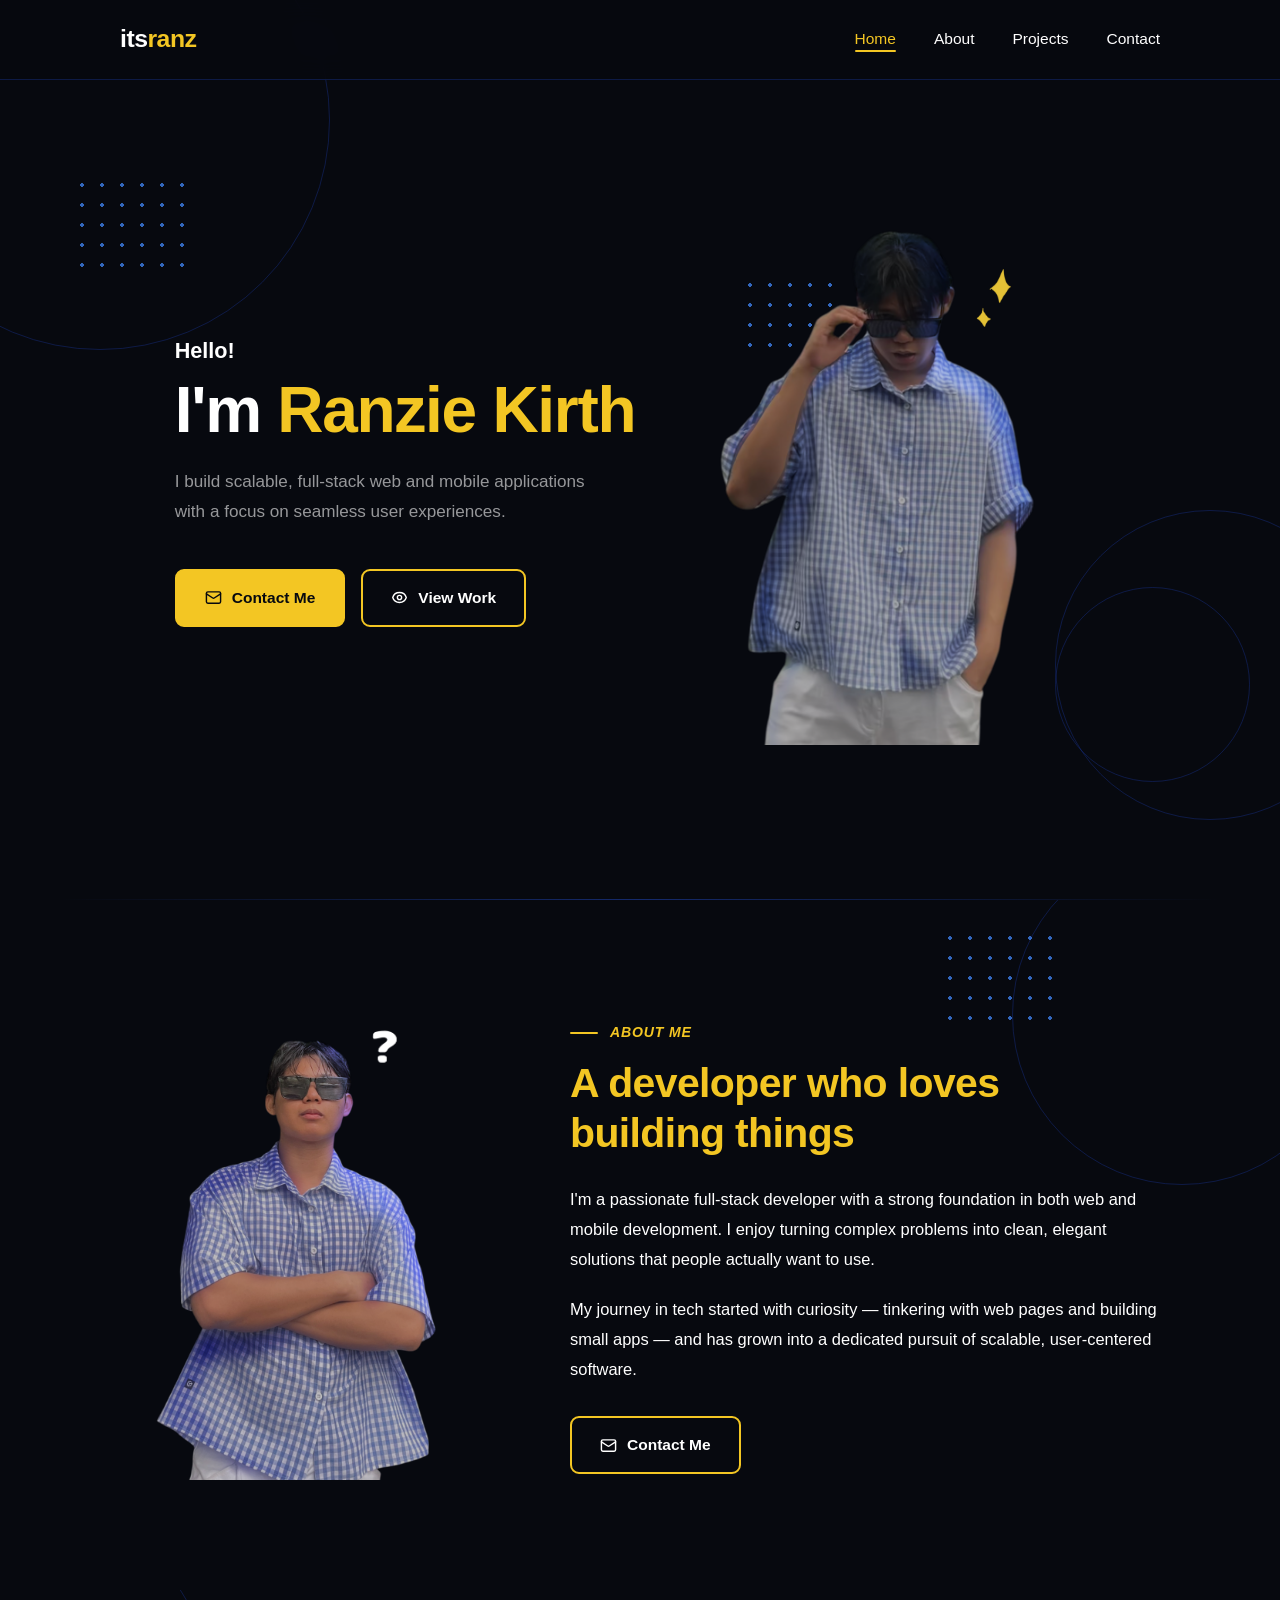
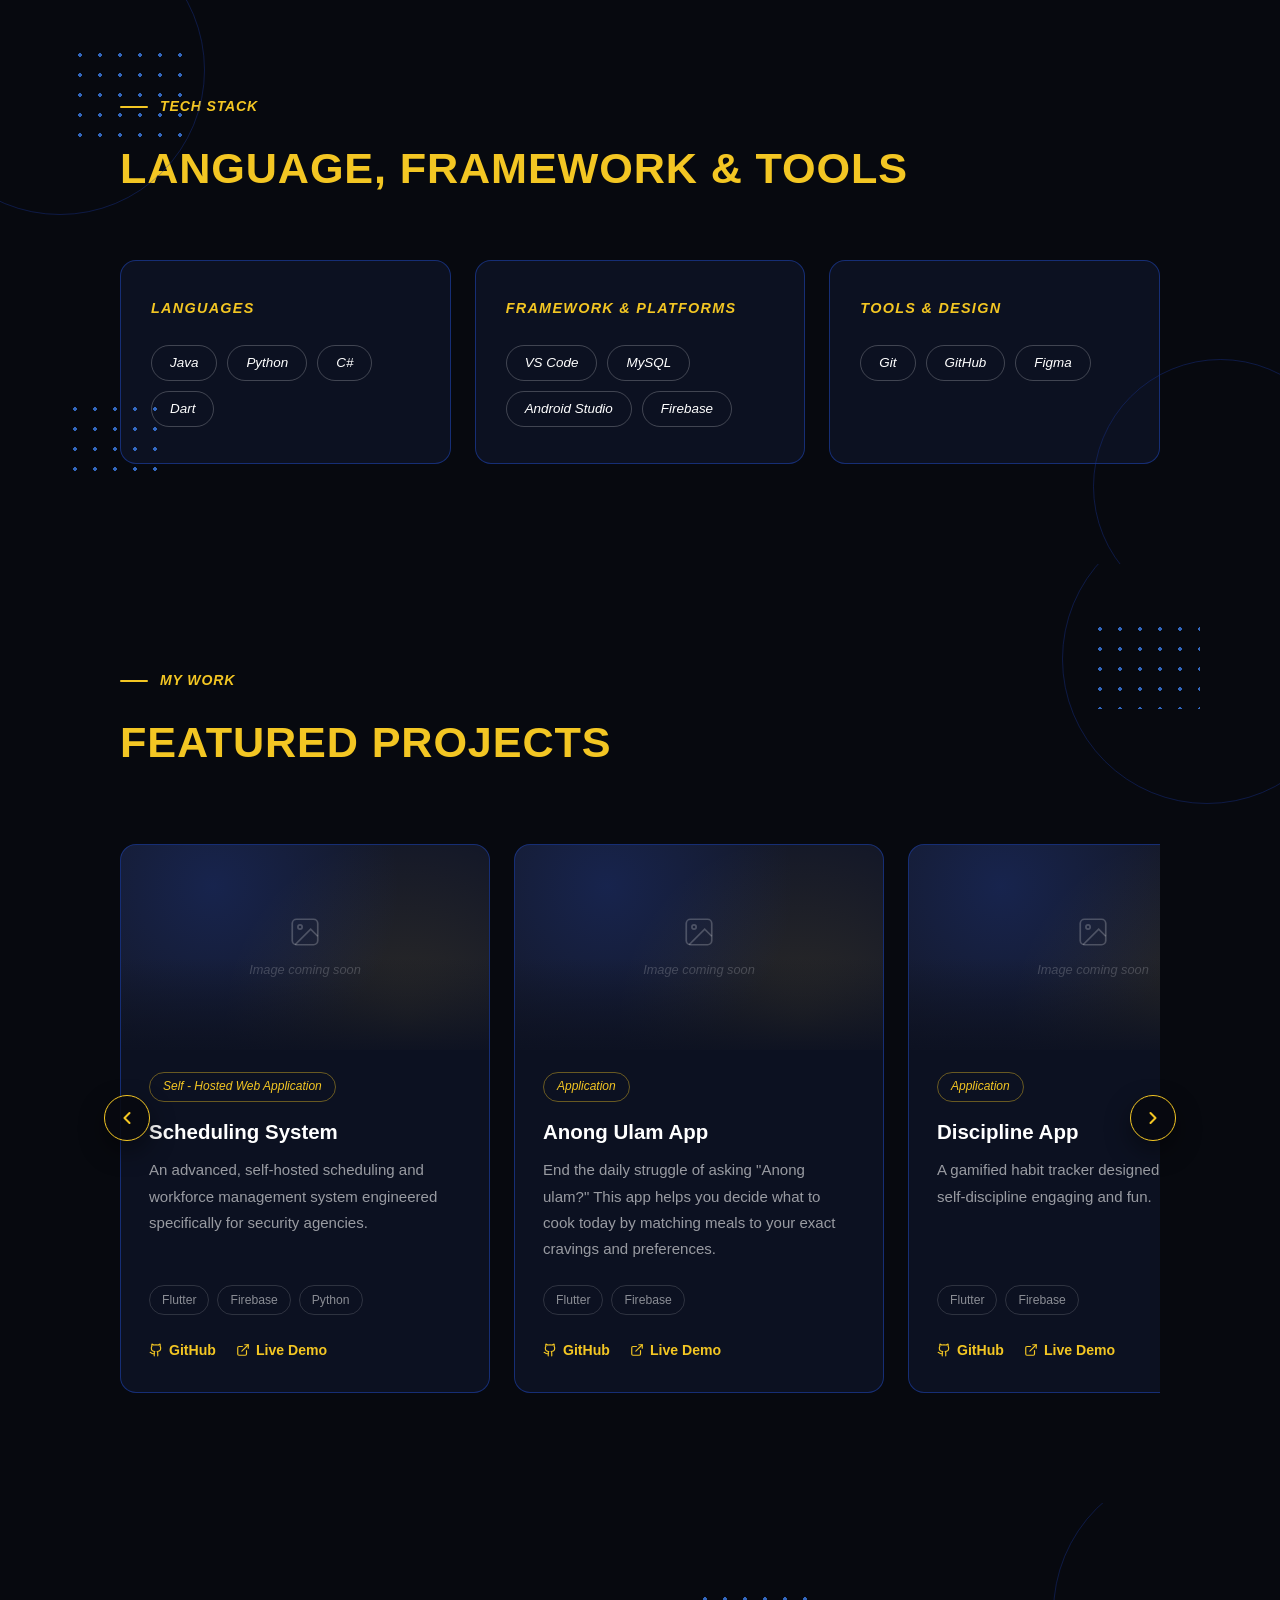
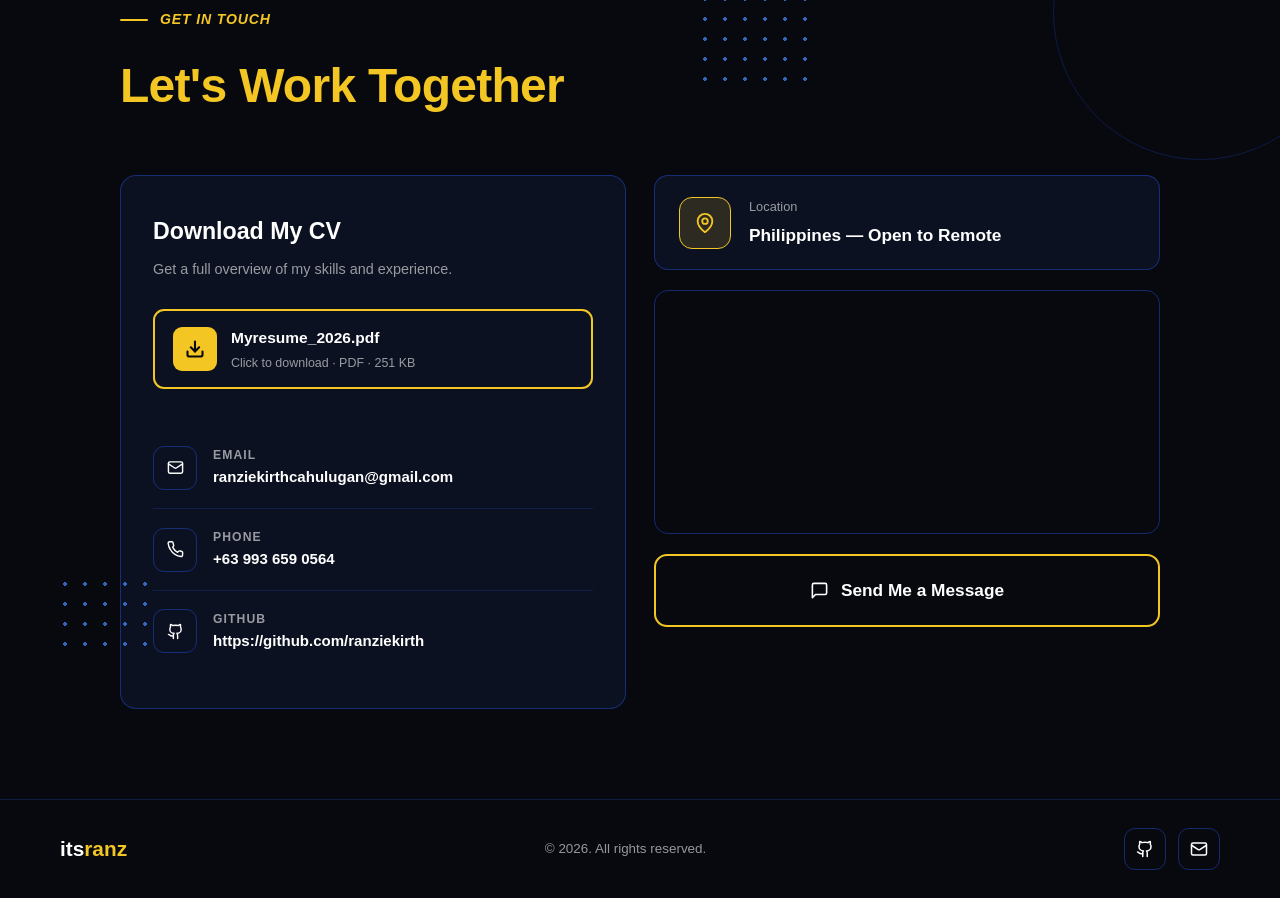
==== commit d4e18c23: "Improve" ====
--- a/homepage.html
+++ b/homepage.html
@@ -78,6 +78,8 @@
           <source media="(max-width: 620px)" srcset="./img/phoneversion.png">
           <img src="./img/webpicture.png" alt="Ranzie Kirth">
         </picture>
+
+        <img src="./img/star.png" alt="" class="hero-star" aria-hidden="true">
       </div>
     </div>
  
@@ -107,6 +109,8 @@
 
         <img src="./img/aboutmelast.png" alt="Ranzie Kirth">
 
+        <img src="./img/questionmark.png" alt="" class="about-qmark" aria-hidden="true">
+
 
       </div>
  
@@ -181,13 +185,27 @@
     <div class="inner">
       <p class="sec-label reveal">My Work</p>
       <h2 class="proj-hd reveal d1">Featured Projects</h2>
- 
-      <div class="proj-grid">
+
+      <div class="proj-carousel reveal d2">
+        <button class="proj-nav prev" id="projPrev" aria-label="Previous projects">
+          <svg width="20" height="20" viewBox="0 0 24 24" fill="none" stroke="currentColor" stroke-width="2.5" stroke-linecap="round" stroke-linejoin="round"><polyline points="15 18 9 12 15 6"/></svg>
+        </button>
+        <button class="proj-nav next" id="projNext" aria-label="Next projects">
+          <svg width="20" height="20" viewBox="0 0 24 24" fill="none" stroke="currentColor" stroke-width="2.5" stroke-linecap="round" stroke-linejoin="round"><polyline points="9 18 15 12 9 6"/></svg>
+        </button>
+      <div class="proj-grid" id="projGrid">
         <!-- Card 1 -->
         <div class="proj-card reveal d1">
+          <div class="proj-img">
+            <!-- Replace this placeholder with: <img src="./img/yourimage.png" alt="Scheduling System"> -->
+            <div class="proj-img-ph">
+              <svg width="34" height="34" viewBox="0 0 24 24" fill="none" stroke="currentColor" stroke-width="1.2"><rect x="3" y="3" width="18" height="18" rx="3"/><circle cx="8.5" cy="8.5" r="1.5"/><path d="M21 15l-5-5L5 21"/></svg>
+              <span>Image coming soon</span>
+            </div>
+          </div>
           <span class="proj-badge">Self - Hosted Web Application</span>
           <h3 class="proj-title">Scheduling System</h3>
-          <p class="proj-desc">An advanced, self-hosted scheduling and workforce management system engineered specifically for security agencies. The platform features a centralized web portal for administrators to optimize guard deployment, alongside a dedicated mobile application that allows security personnel to track schedules and receive real-time updates in the field.</p>
+          <p class="proj-desc">An advanced, self-hosted scheduling and workforce management system engineered specifically for security agencies.</p>
           <div class="proj-stack">
             <span class="proj-tech">Flutter</span>
             <span class="proj-tech">Firebase</span> 
@@ -206,9 +224,16 @@
         </div>
         <!-- Card 2 -->
         <div class="proj-card reveal d2">
+          <div class="proj-img">
+            <!-- Replace this placeholder with: <img src="./img/yourimage.png" alt="Anong Ulam App"> -->
+            <div class="proj-img-ph">
+              <svg width="34" height="34" viewBox="0 0 24 24" fill="none" stroke="currentColor" stroke-width="1.2"><rect x="3" y="3" width="18" height="18" rx="3"/><circle cx="8.5" cy="8.5" r="1.5"/><path d="M21 15l-5-5L5 21"/></svg>
+              <span>Image coming soon</span>
+            </div>
+          </div>
           <span class="proj-badge">Application</span>
           <h3 class="proj-title">Anong Ulam App</h3>
-          <p class="proj-desc">End the daily struggle of asking "Anong ulam?" This app helps you decide what to cook today by matching meals to your exact cravings and preferences. Explore a curated list of famous Filipino recipes with simple, step-by-step cooking instructions to bring the taste of home right to your kitchen.</p>
+          <p class="proj-desc">End the daily struggle of asking "Anong ulam?" This app helps you decide what to cook today by matching meals to your exact cravings and preferences.</p>
           <div class="proj-stack">
             <span class="proj-tech">Flutter</span>
             <span class="proj-tech">Firebase</span>
@@ -226,9 +251,16 @@
         </div>
         <!-- Card 3 -->
         <div class="proj-card reveal d3">
+          <div class="proj-img">
+            <!-- Replace this placeholder with: <img src="./img/yourimage.png" alt="Discipline App"> -->
+            <div class="proj-img-ph">
+              <svg width="34" height="34" viewBox="0 0 24 24" fill="none" stroke="currentColor" stroke-width="1.2"><rect x="3" y="3" width="18" height="18" rx="3"/><circle cx="8.5" cy="8.5" r="1.5"/><path d="M21 15l-5-5L5 21"/></svg>
+              <span>Image coming soon</span>
+            </div>
+          </div>
           <span class="proj-badge">Application</span>
           <h3 class="proj-title">Discipline App</h3>
-          <p class="proj-desc">A gamified habit tracker designed to make self-discipline engaging and fun. Users can list daily personal goals (e.g., fitness, reading, productivity), and completing these tasks directly rewards an in-app companion, causing it to evolve and grow stronger as the user maintains their real-world consistency.</p>
+          <p class="proj-desc">A gamified habit tracker designed to make self-discipline engaging and fun.</p>
           <div class="proj-stack">
             <span class="proj-tech">Flutter</span>
             <span class="proj-tech">Firebase</span>
@@ -244,10 +276,30 @@
             </a>
           </div>
         </div>
+        <!-- Card 4 -->
+        <div class="proj-card reveal d4">
+          <div class="proj-img">
+            <img src="./img/signin.jpg" alt="Nice App sign-in screen">
+          </div>
+          <span class="proj-badge">Application</span>
+          <h3 class="proj-title">Nice App</h3>
+          <p class="proj-desc">Nice is a simple, convenient tenant billing app that I made specially for my mother, to help her track her tenants' bills.</p>
+          <div class="proj-stack">
+            <span class="proj-tech">Flutter</span>
+            <span class="proj-tech">Firebase</span>
+          </div>
+          <div class="proj-links">
+            <a href="https://github.com/ranziekirth/nice_app" target="_blank" rel="noopener" class="proj-link">
+              <svg width="14" height="14" viewBox="0 0 24 24" fill="none" stroke="currentColor" stroke-width="2" stroke-linecap="round" stroke-linejoin="round"><path d="M15 22v-4a4.8 4.8 0 0 0-1-3.5c3 0 6-2 6-5.5.08-1.25-.27-2.48-1-3.5.28-1.15.28-2.35 0-3.5 0 0-1 0-3 1.5-2.64-.5-5.36-.5-8 0C6 2 5 2 5 2c-.3 1.15-.3 2.35 0 3.5A5.403 5.403 0 0 0 4 9c0 3.5 3 5.5 6 5.5-.39.49-.68 1.05-.85 1.65-.17.6-.22 1.23-.15 1.85v4"/><path d="M9 18c-4.51 2-5-2-7-2"/></svg>
+              GitHub
+            </a>
+          </div>
+        </div>
+      </div>
       </div>
     </div>
   </section>
- 
+
   <!-- =============================================
        CONTACT
        ============================================= -->
--- a/homepagecss.css
+++ b/homepagecss.css
@@ -333,6 +333,22 @@
       object-position: top center;
       border-radius: 20px;
     }
+    /* Twinkling star at the top right of the profile photo */
+    .hero-img .hero-star {
+      position: absolute;
+      top: 5%;
+      right: 16%;
+      width: 20%;
+      height: auto;
+      object-fit: contain;
+      border-radius: 0;
+      pointer-events: none;
+      animation: twinkle 2.4s ease-in-out infinite;
+    }
+    @keyframes twinkle {
+      0%, 100% { opacity: 1;    transform: scale(1)    rotate(0deg); }
+      50%      { opacity: 0.35; transform: scale(0.8)  rotate(10deg); }
+    }
     /* Placeholder (remove once you drop your photo in) */
     .photo-ph {
       width: 100%;
@@ -372,6 +388,7 @@
       flex: 0 0 auto;
       width: clamp(260px, 30vw, 370px);
       height: clamp(340px, 40vw, 470px);
+      position: relative;
     }
     .about-img img {
       width: 100%;
@@ -380,6 +397,23 @@
       object-position: top;
       border-radius: 20px;
     }
+    /* Bending question mark beside the top right of the about photo */
+    .about-img .about-qmark {
+      position: absolute;
+      top: -3%;
+      right: 2%;
+      width: 100%;
+      height: auto;
+      object-fit: contain;
+      border-radius: 0;
+      pointer-events: none;
+      transform-origin: 50% 100%;
+      animation: qmark-bend 3.2s ease-in-out infinite;
+    }
+    @keyframes qmark-bend { 
+      0%, 100% { transform: rotate(5deg); }
+      50%      { transform: rotate(0deg); }
+    }
     .about-txt { flex: 1; }
     .about-heading {
       font-size: clamp(1.8rem, 3.2vw, 2.75rem);
@@ -458,12 +492,31 @@
       letter-spacing: 0.02em;
       margin-bottom: 56px;
     }
+    .proj-carousel { position: relative; }
     .proj-grid {
-      display: grid;
-      grid-template-columns: repeat(auto-fit, minmax(320px, 1fr));
+      display: flex;
       gap: 24px;
+      overflow-x: auto;
+      scroll-snap-type: x mandatory;
+      padding: 10px 4px;
+      scrollbar-width: none;
+      cursor: grab;
+    }
+    .proj-grid::-webkit-scrollbar { display: none; }
+    .proj-grid.dragging {
+      cursor: grabbing;
+      scroll-snap-type: none;
+      -webkit-user-select: none;
+      user-select: none;
+    }
+    .proj-grid img {
+      -webkit-user-drag: none;
+      -webkit-user-select: none;
+      user-select: none;
     }
     .proj-card {
+      flex: 0 0 min(370px, 82vw);
+      scroll-snap-align: start;
       background: var(--bg-card);
       border: 1.5px solid var(--blue-border);
       border-radius: 16px;
@@ -472,6 +525,68 @@
       flex-direction: column;
       transition: border-color .3s, transform .3s, box-shadow .3s;
     }
+    .proj-img {
+      position: relative;
+      margin: -30px -28px 22px;
+      height: 205px;
+      border-radius: 14px 14px 0 0;
+      overflow: hidden;
+      flex-shrink: 0;
+    }
+    .proj-img::after {
+      content: "";
+      position: absolute;
+      inset: 0;
+      background: linear-gradient(180deg, rgba(12,17,33,0) 55%, rgba(12,17,33,0.9) 100%);
+      pointer-events: none;
+    }
+    .proj-img img {
+      display: block;
+      width: 100%;
+      height: 100%;
+      object-fit: cover;
+      object-position: 50% 5%;
+      transition: transform .55s ease;
+    }
+    .proj-card:hover .proj-img img { transform: scale(1.06); }
+    .proj-img-ph {
+      height: 100%;
+      display: flex;
+      flex-direction: column;
+      align-items: center;
+      justify-content: center;
+      gap: 10px;
+      color: rgba(255,255,255,0.22);
+      font-size: 0.8rem;
+      font-style: italic;
+      background:
+        radial-gradient(circle at 25% 20%, rgba(35,78,210,0.22), transparent 58%),
+        radial-gradient(circle at 78% 85%, rgba(243,198,35,0.10), transparent 55%),
+        rgba(255,255,255,0.03);
+    }
+    /* Carousel arrows */
+    .proj-nav {
+      position: absolute;
+      top: 50%;
+      transform: translateY(-50%);
+      z-index: 5;
+      width: 46px;
+      height: 46px;
+      border-radius: 50%;
+      display: flex;
+      align-items: center;
+      justify-content: center;
+      background: rgba(7,9,15,0.88);
+      border: 1.5px solid var(--gold);
+      color: var(--gold);
+      cursor: pointer;
+      box-shadow: 0 10px 26px rgba(0,0,0,0.45);
+      transition: background .25s, color .25s, opacity .25s;
+    }
+    .proj-nav:hover { background: var(--gold); color: var(--bg); }
+    .proj-nav.prev { left: -16px; }
+    .proj-nav.next { right: -16px; }
+    .proj-nav.off { opacity: 0.22; pointer-events: none; }
     .proj-card:hover {
       border-color: var(--gold);
       transform: translateY(-6px);
@@ -584,8 +699,9 @@
       color: #07090f;
       flex-shrink: 0;
     }
-    .cv-fname { font-size: 0.97rem; font-weight: 700; color: var(--white); }
+    .cv-fname { font-size: 0.97rem; font-weight: 700; color: var(--white); overflow-wrap: anywhere; }
     .cv-fmeta { font-size: 0.78rem; color: var(--gray); margin-top: 2px; }
+    .cv-dl > div:last-child { min-width: 0; }
  
     .ci-list { display: flex; flex-direction: column; }
     .ci {
@@ -608,6 +724,7 @@
       flex-shrink: 0;
       color: var(--white);
     }
+    .ci > div:last-child { min-width: 0; }
     .ci-lbl {
       font-size: 0.76rem;
       font-weight: 600;
@@ -619,6 +736,8 @@
       font-size: 0.94rem;
       font-weight: 600;
       color: var(--white);
+      overflow-wrap: anywhere;
+      word-break: break-word;
     }
  
     /* Right column */
@@ -644,7 +763,8 @@
       flex-shrink: 0;
     }
     .loc-lbl { font-size: 0.8rem; color: var(--gray); margin-bottom: 4px; }
-    .loc-val { font-size: 1.08rem; font-weight: 700; color: var(--white); }
+    .loc-val { font-size: 1.08rem; font-weight: 700; color: var(--white); overflow-wrap: anywhere; }
+    .loc-card > div:last-child { min-width: 0; }
  
     .map-wrap {
       width: 100%;
@@ -763,4 +883,13 @@
 
       /* Hide the About photo on phones only (still shown on tablet) */
       .about-img { display: none; }
+
+      /* Smaller carousel arrows kept inside the screen on phones */
+      .proj-nav { width: 40px; height: 40px; }
+      .proj-nav.prev { left: -6px; }
+      .proj-nav.next { right: -6px; }
+
+      /* Give the contact card a bit more breathing room on small phones */
+      .cv-card { padding: 28px 22px; }
+      .loc-card { padding: 18px 18px; }
     }
